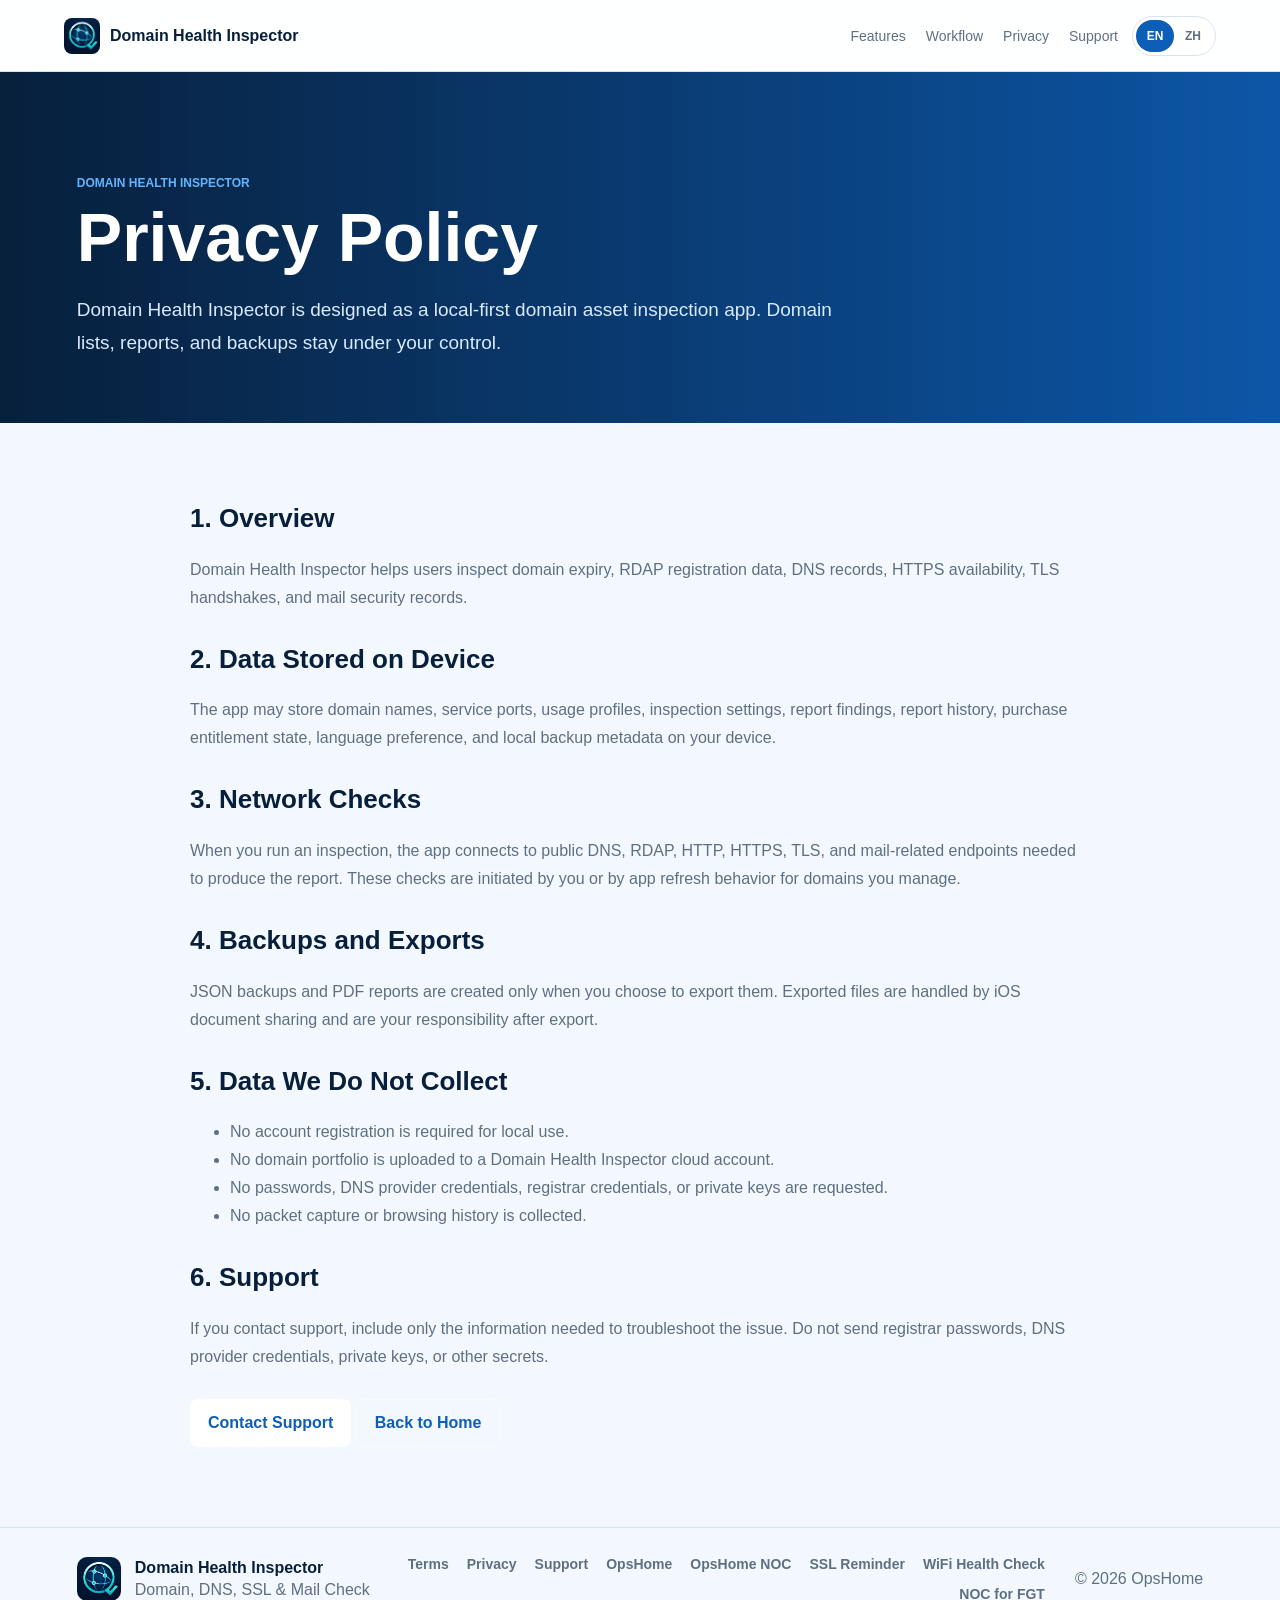
==== docs/privacy/index.html @ cc7ae797 "Add files via upload" ====
﻿<!DOCTYPE html>

<html lang="en">
<head>
<meta charset="utf-8"/>
<meta content="width=device-width, initial-scale=1" name="viewport"/>
<title>Privacy Policy - Domain Health Inspector</title>
<meta content="Privacy Policy for Domain Health Inspector, a local-first domain, DNS, HTTPS, TLS, and mail security inspection app." name="description"/><link href="https://domain.opshome.run/privacy/" rel="canonical"/><meta content="noindex,follow" name="robots"/>
<meta content="website" property="og:type"/><meta content="https://domain.opshome.run/privacy/" property="og:url"/>
<meta content="Privacy Policy - Domain Health Inspector" property="og:title"/>
<meta content="Learn how Domain Health Inspector handles local domain assets, inspection reports, backups, and support requests." property="og:description"/>
<meta content="../assets/images/og.png" property="og:image"/>
<meta content="summary_large_image" name="twitter:card"/>
<meta content="../assets/images/og.png" name="twitter:image"/>
<link href="../favicon.ico" rel="icon" sizes="any"/>
<link href="../assets/images/favicon-32.png" rel="icon" sizes="32x32" type="image/png"/>
<link href="../assets/images/favicon-16.png" rel="icon" sizes="16x16" type="image/png"/>
<link href="../assets/images/apple-touch-icon.png" rel="apple-touch-icon"/>
<link href="../site.webmanifest" rel="manifest"/>
<link href="../styles.css" rel="stylesheet"/>
<script type="application/ld+json">
  {
    "@context": "https://schema.org",
    "@type": "BreadcrumbList",
    "itemListElement": [
      {
        "@type": "ListItem",
        "position": 1,
        "name": "Home",
        "item": "https://domain.opshome.run/"
      },
      {
        "@type": "ListItem",
        "position": 2,
        "name": "Privacy Policy",
        "item": "https://domain.opshome.run/privacy/"
      }
    ]
  }
  </script>
</head>
<body>
<header class="site-header">
<a aria-label="Domain Health Inspector home" class="brand" href="/">
<img alt="Domain Health Inspector logo" src="../assets/images/app-logo.png"/>
<span>Domain Health Inspector</span>
</a>
<div class="header-actions">
<nav aria-label="Primary">
<a href="/#features">Features</a>
<a href="/#workflow">Workflow</a>
<a href="/privacy/">Privacy</a>
<a href="/support/">Support</a>
</nav>
<div aria-label="Language" class="language-menu">
<a aria-current="page" class="language-option is-active" href="/privacy/">EN</a>
<a class="language-option" href="/zh-cn/privacy/" lang="zh-CN">ZH</a>
</div>
</div>
</header>
<main>
<section class="page-hero">
<p class="eyebrow">Domain Health Inspector</p>
<h1>Privacy Policy</h1>
<p class="page-lead">Domain Health Inspector is designed as a local-first domain asset inspection app. Domain lists, reports, and backups stay under your control.</p>
</section>
<section class="page-content">
<h2>1. Overview</h2>
<p>Domain Health Inspector helps users inspect domain expiry, RDAP registration data, DNS records, HTTPS availability, TLS handshakes, and mail security records.</p>
<h2>2. Data Stored on Device</h2>
<p>The app may store domain names, service ports, usage profiles, inspection settings, report findings, report history, purchase entitlement state, language preference, and local backup metadata on your device.</p>
<h2>3. Network Checks</h2>
<p>When you run an inspection, the app connects to public DNS, RDAP, HTTP, HTTPS, TLS, and mail-related endpoints needed to produce the report. These checks are initiated by you or by app refresh behavior for domains you manage.</p>
<h2>4. Backups and Exports</h2>
<p>JSON backups and PDF reports are created only when you choose to export them. Exported files are handled by iOS document sharing and are your responsibility after export.</p>
<h2>5. Data We Do Not Collect</h2>
<ul>
<li>No account registration is required for local use.</li>
<li>No domain portfolio is uploaded to a Domain Health Inspector cloud account.</li>
<li>No passwords, DNS provider credentials, registrar credentials, or private keys are requested.</li>
<li>No packet capture or browsing history is collected.</li>
</ul>
<h2>6. Support</h2>
<p>If you contact support, include only the information needed to troubleshoot the issue. Do not send registrar passwords, DNS provider credentials, private keys, or other secrets.</p>
<div class="cta-row">
<a class="primary-button" href="/support/">Contact Support</a>
<a class="secondary-button" href="/">Back to Home</a>
</div>
</section>
</main>
<footer>
<div class="footer-brandline"><img alt="Domain Health Inspector logo" decoding="async" height="44" loading="lazy" src="../assets/images/app-logo.png" width="44"/><div><strong>Domain Health Inspector</strong><span>Domain, DNS, SSL &amp; Mail Check</span></div></div>
<nav aria-label="Footer" class="footer-links">
<a href="/terms/">Terms</a>
<a href="/privacy/">Privacy</a>
<a href="/support/">Support</a>
<a href="https://opshome.run/" rel="noopener" target="_blank">OpsHome</a>
<a href="https://app.opshome.run" rel="noopener" target="_blank">OpsHome NOC</a>
<a href="https://ssl.opshome.run/" rel="noopener" target="_blank">SSL Reminder</a>
<a href="https://wifi.opshome.run/" rel="noopener" target="_blank">WiFi Health Check</a>
<a href="https://fgt.opshome.run/" rel="noopener" target="_blank">NOC for FGT</a>
</nav>
<div class="copyright">© 2026 OpsHome</div>
</footer>
</body>
</html>
---- docs/styles.css ----
:root {
  color-scheme: light;
  --blue-950: #071f3b;
  --blue-900: #0a2c52;
  --blue-700: #0d5eb7;
  --blue-600: #1677d2;
  --blue-100: #e6f2ff;
  --blue-050: #f3f8ff;
  --ink: #102033;
  --muted: #5f6f82;
  --line: #d7e3f0;
  --surface: #ffffff;
  --soft: #f6f9fc;
  --green: #16805b;
  --amber: #b56800;
}

* {
  box-sizing: border-box;
}

html {
  scroll-behavior: smooth;
}

body {
  margin: 0;
  font-family: -apple-system, BlinkMacSystemFont, "Segoe UI", sans-serif;
  color: var(--ink);
  background: var(--blue-050);
  letter-spacing: 0;
}

a {
  color: inherit;
  text-decoration: none;
}

.site-header {
  position: sticky;
  top: 0;
  z-index: 10;
  display: flex;
  align-items: center;
  justify-content: space-between;
  gap: 24px;
  min-height: 72px;
  padding: 14px clamp(20px, 5vw, 72px);
  background: rgba(255, 255, 255, 0.88);
  border-bottom: 1px solid var(--line);
  backdrop-filter: blur(18px);
}

.brand {
  display: inline-flex;
  align-items: center;
  gap: 10px;
  font-weight: 800;
  color: var(--blue-950);
}

.brand img {
  width: 36px;
  height: 36px;
  border-radius: 8px;
}

nav {
  display: flex;
  align-items: center;
  gap: 20px;
  font-size: 14px;
  color: var(--muted);
}

.header-actions {
  display: flex;
  align-items: center;
  gap: 14px;
}

nav a {
  white-space: nowrap;
}

.nav-action {
  padding: 10px 14px;
  border-radius: 8px;
  color: #fff;
  background: var(--blue-700);
  font-weight: 700;
}

.language-menu {
  display: inline-flex;
  align-items: center;
  padding: 3px;
  border: 1px solid var(--line);
  border-radius: 999px;
  background: #fff;
}

.language-option {
  display: inline-grid;
  place-items: center;
  min-width: 38px;
  min-height: 32px;
  padding: 0 10px;
  border: 0;
  border-radius: 999px;
  color: var(--muted);
  background: transparent;
  font: inherit;
  font-size: 12px;
  font-weight: 900;
  cursor: pointer;
}

.language-option:hover {
  color: var(--blue-700);
}

.language-option.is-active {
  color: #fff;
  background: var(--blue-700);
}

.hero {
  position: relative;
  min-height: 0;
  display: grid;
  align-items: center;
  overflow: hidden;
  padding: clamp(52px, 7vw, 92px) clamp(20px, 6vw, 92px) clamp(76px, 9vw, 120px);
  color: #fff;
  background:
    radial-gradient(circle at 72% 28%, rgba(98, 180, 255, 0.34), transparent 34%),
    linear-gradient(135deg, rgba(7, 31, 59, 0.98) 0%, rgba(10, 44, 82, 0.94) 52%, rgba(13, 94, 183, 0.84) 100%),
    #0a2c52;
}

.hero-content {
  position: relative;
  width: min(680px, 100%);
}

.hero-layout {
  position: relative;
  z-index: 1;
  display: grid;
  grid-template-columns: minmax(0, 0.95fr) minmax(300px, 430px);
  align-items: center;
  gap: clamp(28px, 5vw, 72px);
  width: min(1180px, 100%);
  margin: 0 auto;
}

.hero-phone {
  justify-self: end;
  margin: 0;
  padding: 0;
  border: 0;
  border-radius: 0;
  background: transparent;
  box-shadow: none;
  backdrop-filter: none;
}

.hero-phone img {
  display: block;
  width: min(390px, 32vw);
  min-width: 280px;
  border-radius: 0;
  filter: drop-shadow(0 30px 56px rgba(0, 0, 0, 0.34));
}

.eyebrow {
  margin: 0 0 12px;
  color: #62b4ff;
  font-size: 12px;
  font-weight: 800;
  letter-spacing: 0;
  text-transform: uppercase;
}

.hero h1 {
  margin: 0;
  max-width: 700px;
  font-size: clamp(42px, 5.6vw, 70px);
  line-height: 1.06;
  letter-spacing: 0;
}

.hero-copy {
  margin: 24px 0 0;
  max-width: 620px;
  color: #d9eaff;
  font-size: 18px;
  line-height: 1.75;
}

.hero-actions {
  display: flex;
  flex-wrap: wrap;
  gap: 12px;
  margin-top: 34px;
}

.primary-button,
.secondary-button {
  display: inline-flex;
  align-items: center;
  justify-content: center;
  min-height: 48px;
  padding: 0 18px;
  border-radius: 8px;
  font-weight: 800;
}

.primary-button {
  color: var(--blue-950);
  background: #fff;
}

.secondary-button {
  color: #fff;
  border: 1px solid rgba(255, 255, 255, 0.48);
}

.metrics {
  position: relative;
  z-index: 2;
  display: grid;
  grid-template-columns: repeat(4, 1fr);
  gap: 1px;
  width: min(1120px, calc(100% - 40px));
  margin: -44px auto 0;
  background: var(--line);
  border: 1px solid var(--line);
  border-radius: 8px;
  overflow: hidden;
  box-shadow: 0 20px 60px rgba(7, 31, 59, 0.12);
}

.metrics div {
  min-height: 118px;
  display: grid;
  align-content: center;
  gap: 8px;
  padding: 24px clamp(18px, 3vw, 34px);
  background: rgba(255, 255, 255, 0.92);
}

.metrics strong {
  color: var(--blue-700);
  font-size: 30px;
}

.metrics span {
  color: var(--muted);
  line-height: 1.5;
}

.section,
.split-section {
  padding: clamp(64px, 9vw, 112px) clamp(20px, 6vw, 92px);
}

.section {
  background: var(--blue-050);
}

.section-head {
  max-width: 760px;
  margin-bottom: 34px;
}

.section h2,
.split-section h2 {
  margin: 0;
  color: var(--blue-950);
  font-size: clamp(30px, 4vw, 48px);
  line-height: 1.16;
}

.section-head p,
.split-section p {
  color: var(--muted);
  font-size: 17px;
  line-height: 1.75;
}

.feature-grid {
  display: grid;
  grid-template-columns: repeat(4, 1fr);
  gap: 16px;
}

.feature-grid article {
  min-height: 260px;
  padding: 24px;
  border: 1px solid var(--line);
  border-radius: 8px;
  background:
    linear-gradient(180deg, rgba(255, 255, 255, 0.98), rgba(243, 248, 255, 0.94)),
    var(--surface);
  box-shadow: 0 16px 40px rgba(7, 31, 59, 0.06);
}

.icon {
  display: inline-flex;
  margin-bottom: 32px;
  color: var(--blue-700);
  font-weight: 900;
}

.feature-grid h3 {
  margin: 0 0 10px;
  color: var(--blue-950);
  font-size: 20px;
}

.feature-grid p {
  margin: 0;
  color: var(--muted);
  line-height: 1.7;
}

.split-section {
  display: grid;
  grid-template-columns: minmax(0, 0.9fr) minmax(320px, 1.1fr);
  gap: clamp(28px, 6vw, 80px);
  background:
    linear-gradient(135deg, rgba(230, 242, 255, 0.92), rgba(246, 249, 252, 0.98));
}

.steps {
  margin: 0;
  padding: 0;
  list-style: none;
  counter-reset: step;
}

.steps li {
  display: grid;
  grid-template-columns: 48px 1fr;
  column-gap: 18px;
  row-gap: 6px;
  padding: 22px 0;
  border-bottom: 1px solid var(--line);
  counter-increment: step;
}

.steps li::before {
  content: counter(step, decimal-leading-zero);
  display: grid;
  place-items: center;
  width: 48px;
  height: 48px;
  border-radius: 8px;
  color: #fff;
  background: var(--blue-700);
  font-weight: 900;
}

.steps span {
  display: block;
  grid-column: 2;
  color: var(--blue-950);
  font-size: 18px;
  font-weight: 800;
}

.steps p {
  grid-column: 2;
  margin: 6px 0 0;
}

.noc-promo {
  display: flex;
  align-items: center;
  justify-content: space-between;
  gap: 28px;
  padding: clamp(42px, 6vw, 72px) clamp(20px, 6vw, 92px);
  color: #fff;
  background:
    radial-gradient(circle at 92% 20%, rgba(98, 180, 255, 0.26), transparent 30%),
    linear-gradient(135deg, var(--blue-900), var(--blue-700));
}

.noc-promo div {
  max-width: 760px;
}

.noc-promo h2 {
  margin: 0;
  font-size: clamp(30px, 4vw, 48px);
  line-height: 1.14;
}

.noc-promo p:last-child {
  margin: 16px 0 0;
  color: #d9eaff;
  font-size: 17px;
  line-height: 1.7;
}

.promo-link {
  display: inline-flex;
  align-items: center;
  justify-content: center;
  min-height: 48px;
  padding: 0 18px;
  border-radius: 8px;
  color: var(--blue-950);
  background: #fff;
  font-weight: 900;
  white-space: nowrap;
}

.blue-band {
  color: #fff;
  background: var(--blue-950);
}

.blue-band h2,
.blue-band .section-head p {
  color: #fff;
}

.privacy-grid {
  display: grid;
  grid-template-columns: repeat(3, 1fr);
  gap: 14px;
}

.privacy-grid div {
  min-height: 150px;
  padding: 22px;
  border: 1px solid rgba(255, 255, 255, 0.18);
  border-radius: 8px;
  background: rgba(255, 255, 255, 0.08);
}

.privacy-grid strong,
.privacy-grid span {
  display: block;
}

.privacy-grid strong {
  margin-bottom: 10px;
  font-size: 18px;
}

.privacy-grid span {
  color: #d9eaff;
  line-height: 1.7;
}

.page-hero {
  padding: clamp(58px, 9vw, 104px) clamp(20px, 6vw, 92px) clamp(34px, 6vw, 64px);
  color: #fff;
  background:
    linear-gradient(90deg, rgba(7, 31, 59, 0.96), rgba(13, 94, 183, 0.84)),
    var(--blue-900);
}

.page-hero h1 {
  margin: 0;
  max-width: 820px;
  font-size: clamp(40px, 6vw, 68px);
  line-height: 1.04;
}

.page-lead {
  max-width: 760px;
  margin: 20px 0 0;
  color: #d9eaff;
  font-size: 19px;
  line-height: 1.75;
}

.page-content {
  width: min(900px, calc(100% - 40px));
  margin: 0 auto;
  padding: clamp(42px, 7vw, 80px) 0;
}

.page-content h2 {
  margin-top: 32px;
  color: var(--blue-950);
  font-size: 26px;
}

.page-content h2:first-child {
  margin-top: 0;
}

.page-content p,
.page-content li {
  color: var(--muted);
  font-size: 16px;
  line-height: 1.75;
}

.page-content a {
  color: var(--blue-700);
  font-weight: 800;
}

.page-content .cta-row {
  margin-top: 28px;
}

footer {
  display: grid;
  grid-template-columns: minmax(260px, max-content) minmax(0, 1fr) max-content;
  align-items: center;
  gap: 30px;
  padding: 28px clamp(20px, 6vw, 92px);
  border-top: 1px solid var(--line);
  background: var(--blue-050);
  color: var(--muted);
}

.footer-brandline {
  display: flex;
  align-items: center;
  gap: 14px;
  min-width: 260px;
}

.footer-brandline img {
  width: 44px;
  height: 44px;
  flex: 0 0 44px;
  border-radius: 10px;
}

.footer-brandline div {
  display: grid;
  gap: 4px;
  min-width: 0;
}

footer strong {
  color: var(--blue-950);
}

.footer-brandline span {
  white-space: nowrap;
}

.footer-links {
  display: flex;
  flex-wrap: wrap;
  justify-content: flex-end;
  gap: 14px 18px;
  min-width: 0;
}

.footer-links a {
  color: var(--muted);
  font-size: 14px;
  font-weight: 700;
  white-space: nowrap;
  flex: 0 0 auto;
}

.footer-links a:hover {
  color: var(--blue-700);
}

@media (max-width: 900px) {
  .site-header {
    position: static;
    align-items: flex-start;
    flex-direction: column;
  }

  nav {
    width: 100%;
    overflow-x: auto;
    padding-bottom: 4px;
  }

  .header-actions {
    width: 100%;
    align-items: flex-start;
    justify-content: space-between;
    gap: 12px;
  }

  .metrics,
  .feature-grid,
  .privacy-grid,
  .split-section {
    grid-template-columns: 1fr;
  }

  .noc-promo {
    align-items: flex-start;
    flex-direction: column;
  }

  .hero-layout {
    grid-template-columns: 1fr;
  }

  .hero {
    padding-bottom: 82px;
  }

  .hero-phone {
    justify-self: center;
  }

  .hero-phone img {
    width: min(320px, 74vw);
    min-width: 0;
  }

}

@media (max-width: 560px) {
  .hero h1 {
    font-size: 40px;
  }

  .hero-copy {
    font-size: 16px;
  }

  .hero-actions {
    display: grid;
  }

  .header-actions {
    flex-direction: column-reverse;
  }

  .language-menu {
    align-self: flex-end;
  }

  .primary-button,
  .secondary-button,
  .promo-link {
    width: 100%;
  }

  .steps li {
    grid-template-columns: 1fr;
  }

  .steps span,
  .steps p {
    grid-column: 1;
  }

  footer {
    align-items: flex-start;
    grid-template-columns: 1fr;
  }

  .footer-links {
    justify-content: flex-start;
  }
}
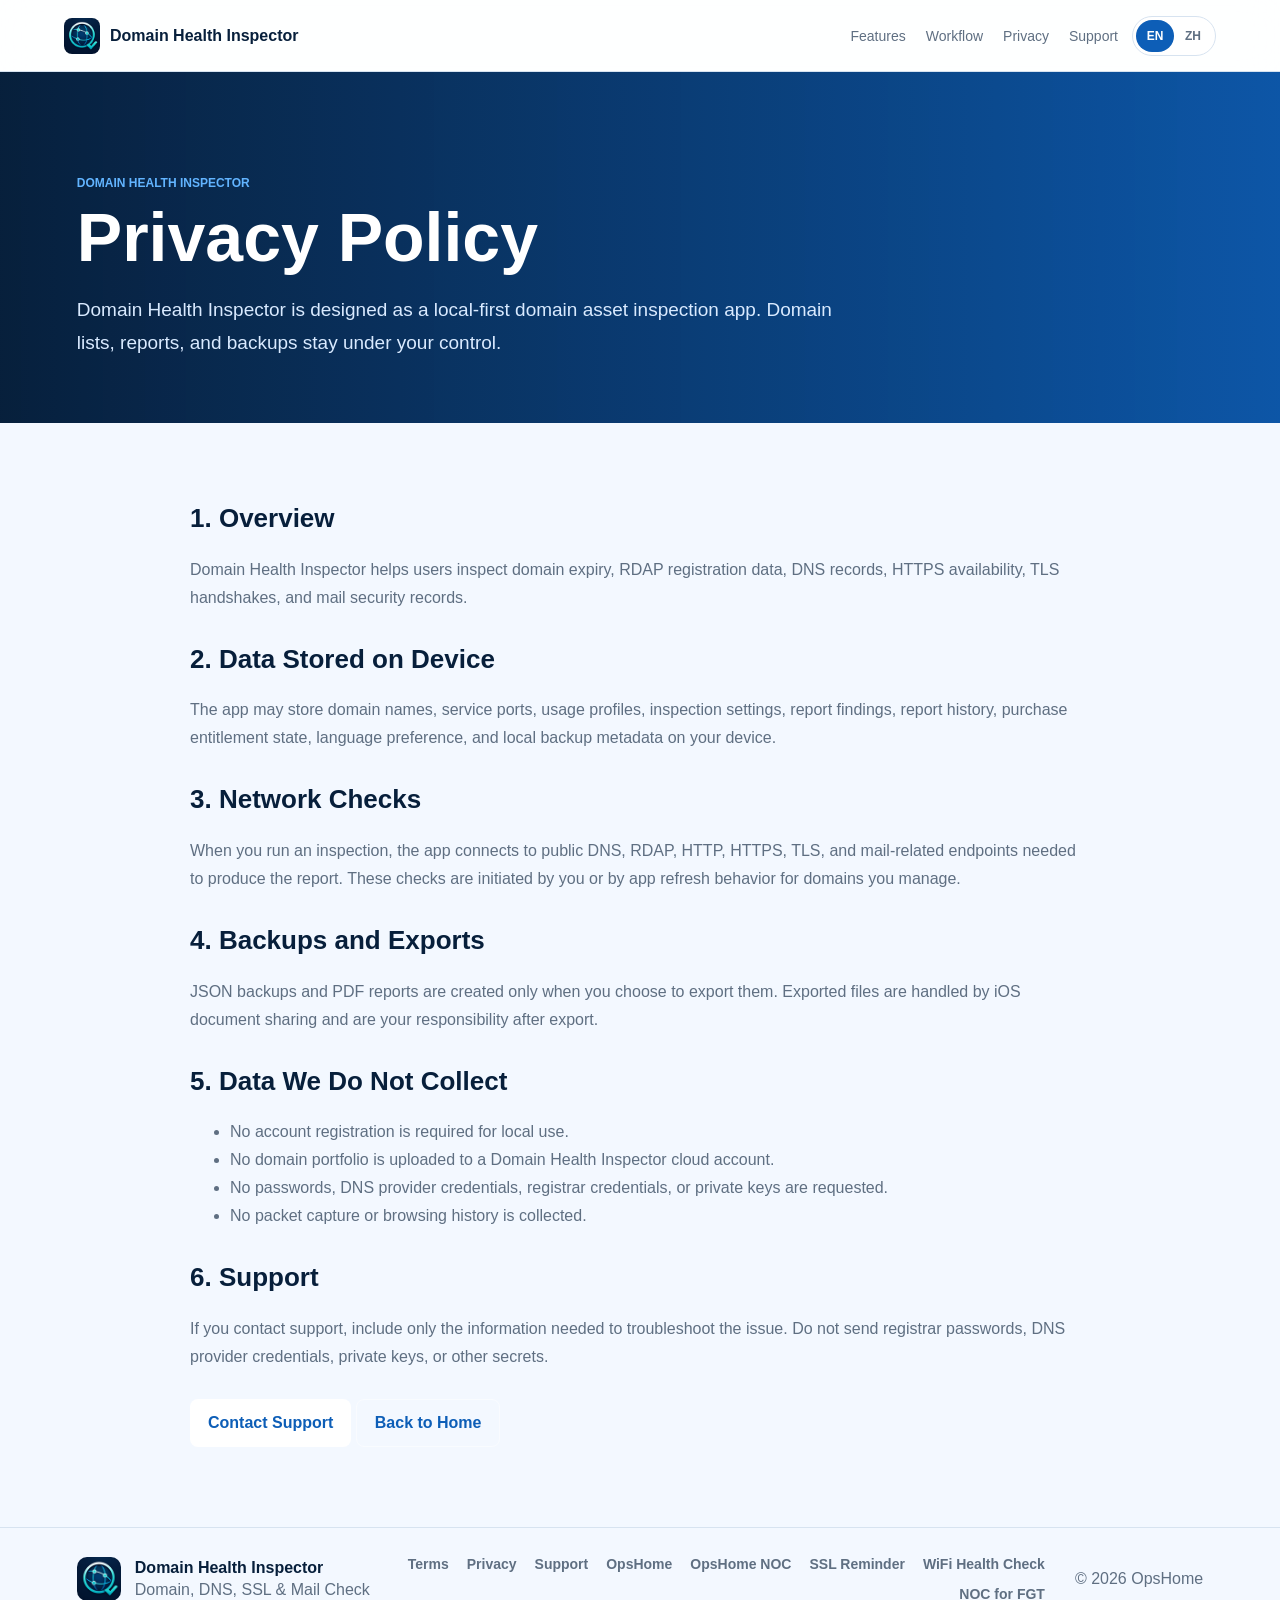
==== commit ff4d5ddb: "Add files via upload" ====
--- a/docs/privacy/index.html
+++ b/docs/privacy/index.html
@@ -1,4 +1,4 @@
-﻿<!DOCTYPE html>
+<!DOCTYPE html>
 
 <html lang="en">
 <head>
@@ -9,15 +9,15 @@
 <meta content="website" property="og:type"/><meta content="https://domain.opshome.run/privacy/" property="og:url"/>
 <meta content="Privacy Policy - Domain Health Inspector" property="og:title"/>
 <meta content="Learn how Domain Health Inspector handles local domain assets, inspection reports, backups, and support requests." property="og:description"/>
-<meta content="../assets/images/og.png" property="og:image"/>
+<meta content="../assets/images/og.jpg" property="og:image"/>
 <meta content="summary_large_image" name="twitter:card"/>
-<meta content="../assets/images/og.png" name="twitter:image"/>
+<meta content="../assets/images/og.jpg" name="twitter:image"/>
 <link href="../favicon.ico" rel="icon" sizes="any"/>
 <link href="../assets/images/favicon-32.png" rel="icon" sizes="32x32" type="image/png"/>
 <link href="../assets/images/favicon-16.png" rel="icon" sizes="16x16" type="image/png"/>
 <link href="../assets/images/apple-touch-icon.png" rel="apple-touch-icon"/>
 <link href="../site.webmanifest" rel="manifest"/>
-<link href="../styles.css" rel="stylesheet"/>
+<link href="../styles.css?v=20260813-pagespeed" rel="stylesheet"/>
 <script type="application/ld+json">
   {
     "@context": "https://schema.org",
@@ -42,7 +42,7 @@
 <body>
 <header class="site-header">
 <a aria-label="Domain Health Inspector home" class="brand" href="/">
-<img alt="Domain Health Inspector logo" src="../assets/images/app-logo.png"/>
+<img alt="Domain Health Inspector logo" decoding="async" height="36" src="../assets/images/app-logo-96.webp" width="36"/>
 <span>Domain Health Inspector</span>
 </a>
 <div class="header-actions">
@@ -89,7 +89,7 @@
 </section>
 </main>
 <footer>
-<div class="footer-brandline"><img alt="Domain Health Inspector logo" decoding="async" height="44" loading="lazy" src="../assets/images/app-logo.png" width="44"/><div><strong>Domain Health Inspector</strong><span>Domain, DNS, SSL &amp; Mail Check</span></div></div>
+<div class="footer-brandline"><img alt="Domain Health Inspector logo" decoding="async" height="44" loading="lazy" src="../assets/images/app-logo-96.webp" width="44"/><div><strong>Domain Health Inspector</strong><span>Domain, DNS, SSL &amp; Mail Check</span></div></div>
 <nav aria-label="Footer" class="footer-links">
 <a href="/terms/">Terms</a>
 <a href="/privacy/">Privacy</a>
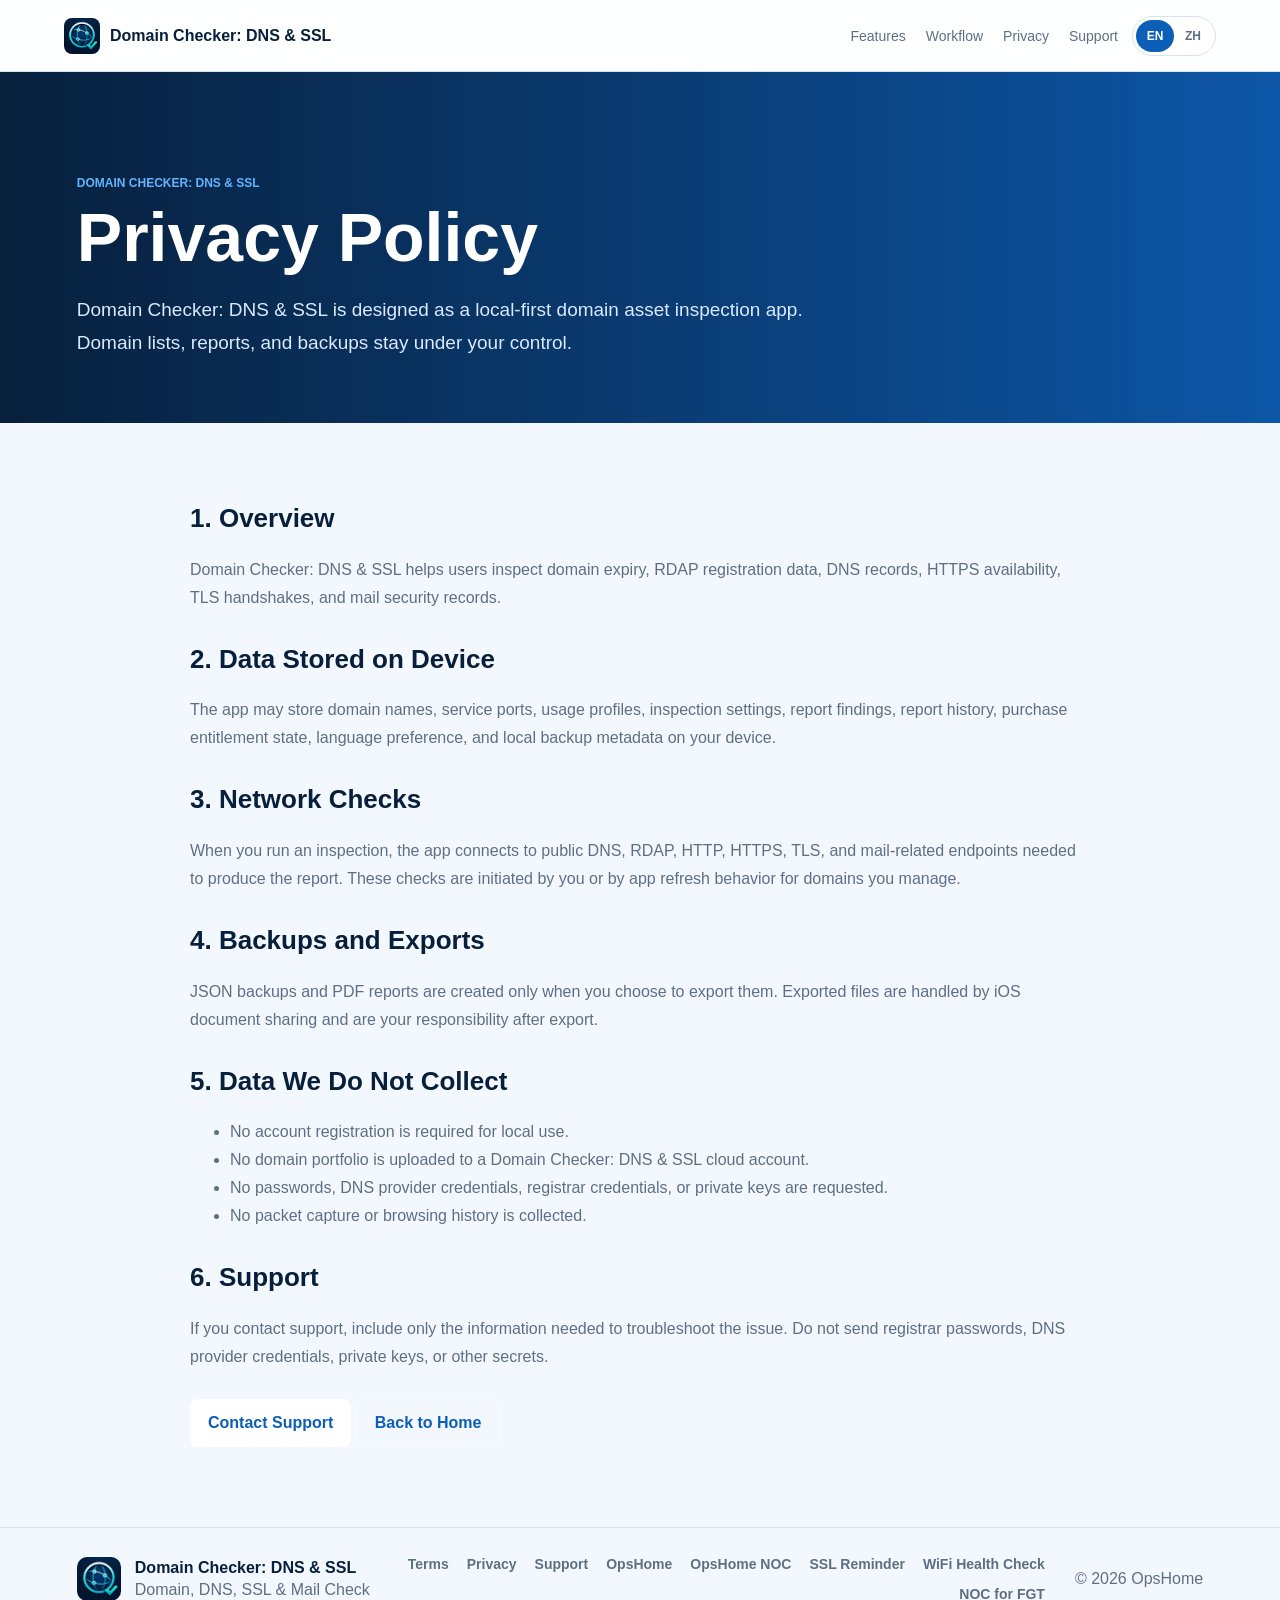
==== commit 25f4864c: "Add files via upload" ====
--- a/docs/privacy/index.html
+++ b/docs/privacy/index.html
@@ -4,11 +4,11 @@
 <head>
 <meta charset="utf-8"/>
 <meta content="width=device-width, initial-scale=1" name="viewport"/>
-<title>Privacy Policy - Domain Health Inspector</title>
-<meta content="Privacy Policy for Domain Health Inspector, a local-first domain, DNS, HTTPS, TLS, and mail security inspection app." name="description"/><link href="https://domain.opshome.run/privacy/" rel="canonical"/><meta content="noindex,follow" name="robots"/>
+<title>Privacy Policy - Domain Checker: DNS & SSL</title>
+<meta content="Privacy Policy for Domain Checker: DNS & SSL, a local-first domain, DNS, HTTPS, TLS, and mail security inspection app." name="description"/><link href="https://domain.opshome.run/privacy/" rel="canonical"/><meta content="noindex,follow" name="robots"/>
 <meta content="website" property="og:type"/><meta content="https://domain.opshome.run/privacy/" property="og:url"/>
-<meta content="Privacy Policy - Domain Health Inspector" property="og:title"/>
-<meta content="Learn how Domain Health Inspector handles local domain assets, inspection reports, backups, and support requests." property="og:description"/>
+<meta content="Privacy Policy - Domain Checker: DNS & SSL" property="og:title"/>
+<meta content="Learn how Domain Checker: DNS & SSL handles local domain assets, inspection reports, backups, and support requests." property="og:description"/>
 <meta content="../assets/images/og.jpg" property="og:image"/>
 <meta content="summary_large_image" name="twitter:card"/>
 <meta content="../assets/images/og.jpg" name="twitter:image"/>
@@ -17,7 +17,7 @@
 <link href="../assets/images/favicon-16.png" rel="icon" sizes="16x16" type="image/png"/>
 <link href="../assets/images/apple-touch-icon.png" rel="apple-touch-icon"/>
 <link href="../site.webmanifest" rel="manifest"/>
-<link href="../styles.css?v=20260813-pagespeed" rel="stylesheet"/>
+<link href="../styles.css?v=20260824-v2-optimization-2" rel="stylesheet"/>
 <script type="application/ld+json">
   {
     "@context": "https://schema.org",
@@ -41,9 +41,9 @@
 </head>
 <body>
 <header class="site-header">
-<a aria-label="Domain Health Inspector home" class="brand" href="/">
-<img alt="Domain Health Inspector logo" decoding="async" height="36" src="../assets/images/app-logo-96.webp" width="36"/>
-<span>Domain Health Inspector</span>
+<a aria-label="Domain Checker: DNS & SSL home" class="brand" href="/">
+<img alt="Domain Checker: DNS & SSL logo" decoding="async" height="36" src="../assets/images/app-logo-96.webp" width="36"/>
+<span>Domain Checker: DNS & SSL</span>
 </a>
 <div class="header-actions">
 <nav aria-label="Primary">
@@ -60,13 +60,13 @@
 </header>
 <main>
 <section class="page-hero">
-<p class="eyebrow">Domain Health Inspector</p>
+<p class="eyebrow">Domain Checker: DNS & SSL</p>
 <h1>Privacy Policy</h1>
-<p class="page-lead">Domain Health Inspector is designed as a local-first domain asset inspection app. Domain lists, reports, and backups stay under your control.</p>
+<p class="page-lead">Domain Checker: DNS & SSL is designed as a local-first domain asset inspection app. Domain lists, reports, and backups stay under your control.</p>
 </section>
 <section class="page-content">
 <h2>1. Overview</h2>
-<p>Domain Health Inspector helps users inspect domain expiry, RDAP registration data, DNS records, HTTPS availability, TLS handshakes, and mail security records.</p>
+<p>Domain Checker: DNS & SSL helps users inspect domain expiry, RDAP registration data, DNS records, HTTPS availability, TLS handshakes, and mail security records.</p>
 <h2>2. Data Stored on Device</h2>
 <p>The app may store domain names, service ports, usage profiles, inspection settings, report findings, report history, purchase entitlement state, language preference, and local backup metadata on your device.</p>
 <h2>3. Network Checks</h2>
@@ -76,7 +76,7 @@
 <h2>5. Data We Do Not Collect</h2>
 <ul>
 <li>No account registration is required for local use.</li>
-<li>No domain portfolio is uploaded to a Domain Health Inspector cloud account.</li>
+<li>No domain portfolio is uploaded to a Domain Checker: DNS & SSL cloud account.</li>
 <li>No passwords, DNS provider credentials, registrar credentials, or private keys are requested.</li>
 <li>No packet capture or browsing history is collected.</li>
 </ul>
@@ -89,7 +89,7 @@
 </section>
 </main>
 <footer>
-<div class="footer-brandline"><img alt="Domain Health Inspector logo" decoding="async" height="44" loading="lazy" src="../assets/images/app-logo-96.webp" width="44"/><div><strong>Domain Health Inspector</strong><span>Domain, DNS, SSL &amp; Mail Check</span></div></div>
+<div class="footer-brandline"><img alt="Domain Checker: DNS & SSL logo" decoding="async" height="44" loading="lazy" src="../assets/images/app-logo-96.webp" width="44"/><div><strong>Domain Checker: DNS & SSL</strong><span>Domain, DNS, SSL &amp; Mail Check</span></div></div>
 <nav aria-label="Footer" class="footer-links">
 <a href="/terms/">Terms</a>
 <a href="/privacy/">Privacy</a>
--- a/docs/styles.css
+++ b/docs/styles.css
@@ -148,7 +148,7 @@
   position: relative;
   z-index: 1;
   display: grid;
-  grid-template-columns: minmax(0, 0.95fr) minmax(300px, 430px);
+  grid-template-columns: minmax(0, 1fr) minmax(280px, 390px);
   align-items: center;
   gap: clamp(28px, 5vw, 72px);
   width: min(1180px, 100%);
@@ -168,10 +168,34 @@
 
 .hero-phone img {
   display: block;
-  width: min(390px, 32vw);
-  min-width: 280px;
+  width: min(300px, 24vw);
+  min-width: 240px;
+  height: auto;
+  max-height: 680px;
+  object-fit: contain;
   border-radius: 0;
   filter: drop-shadow(0 30px 56px rgba(0, 0, 0, 0.34));
+}
+
+.hero-capabilities {
+  display: grid;
+  grid-template-columns: repeat(4, minmax(0, 1fr));
+  gap: 8px;
+  width: min(360px, 100%);
+  margin: 18px auto 0;
+  color: #d9eaff;
+  font-size: 12px;
+  font-weight: 900;
+  text-align: center;
+}
+
+.hero-capabilities span {
+  display: inline-grid;
+  min-height: 34px;
+  place-items: center;
+  border: 1px solid rgba(98, 180, 255, 0.34);
+  border-radius: 8px;
+  background: rgba(255, 255, 255, 0.08);
 }
 
 .eyebrow {
@@ -186,7 +210,7 @@
 .hero h1 {
   margin: 0;
   max-width: 700px;
-  font-size: clamp(42px, 5.6vw, 70px);
+  font-size: clamp(34px, 4vw, 50px);
   line-height: 1.06;
   letter-spacing: 0;
 }
@@ -253,7 +277,8 @@
 
 .metrics strong {
   color: var(--blue-700);
-  font-size: 30px;
+  font-size: clamp(22px, 2.4vw, 30px);
+  line-height: 1.1;
 }
 
 .metrics span {
@@ -616,15 +641,20 @@
   }
 
   .hero-phone img {
-    width: min(320px, 74vw);
+    width: min(300px, 72vw);
     min-width: 0;
+    max-height: none;
+  }
+
+  .hero-capabilities {
+    width: min(360px, 100%);
   }
 
 }
 
 @media (max-width: 560px) {
   .hero h1 {
-    font-size: 40px;
+    font-size: 38px;
   }
 
   .hero-copy {
@@ -633,6 +663,10 @@
 
   .hero-actions {
     display: grid;
+  }
+
+  .hero-capabilities {
+    grid-template-columns: repeat(2, minmax(0, 1fr));
   }
 
   .header-actions {
@@ -667,3 +701,49 @@
     justify-content: flex-start;
   }
 }
+
+
+.app-showcase {
+  background: #ffffff;
+}
+
+.showcase-grid {
+  display: grid;
+  grid-template-columns: repeat(2, minmax(0, 1fr));
+  gap: 32px;
+  margin-top: 42px;
+}
+
+.showcase-card {
+  display: grid;
+  grid-template-columns: minmax(160px, 220px) 1fr;
+  align-items: center;
+  gap: 28px;
+  padding: 28px;
+  border: 1px solid var(--line);
+  border-radius: 24px;
+  background: #f7fbff;
+}
+
+.showcase-card img {
+  width: 100%;
+  max-height: 560px;
+  object-fit: contain;
+  filter: drop-shadow(0 20px 32px rgba(0,0,0,.16));
+}
+
+.showcase-card h3 {
+  margin: 0 0 12px;
+  color: var(--blue-950);
+}
+
+.showcase-card p {
+  margin: 0;
+  color: var(--muted);
+  line-height: 1.7;
+}
+
+@media (max-width: 800px) {
+  .showcase-grid { grid-template-columns: 1fr; }
+  .showcase-card { grid-template-columns: 1fr; }
+}
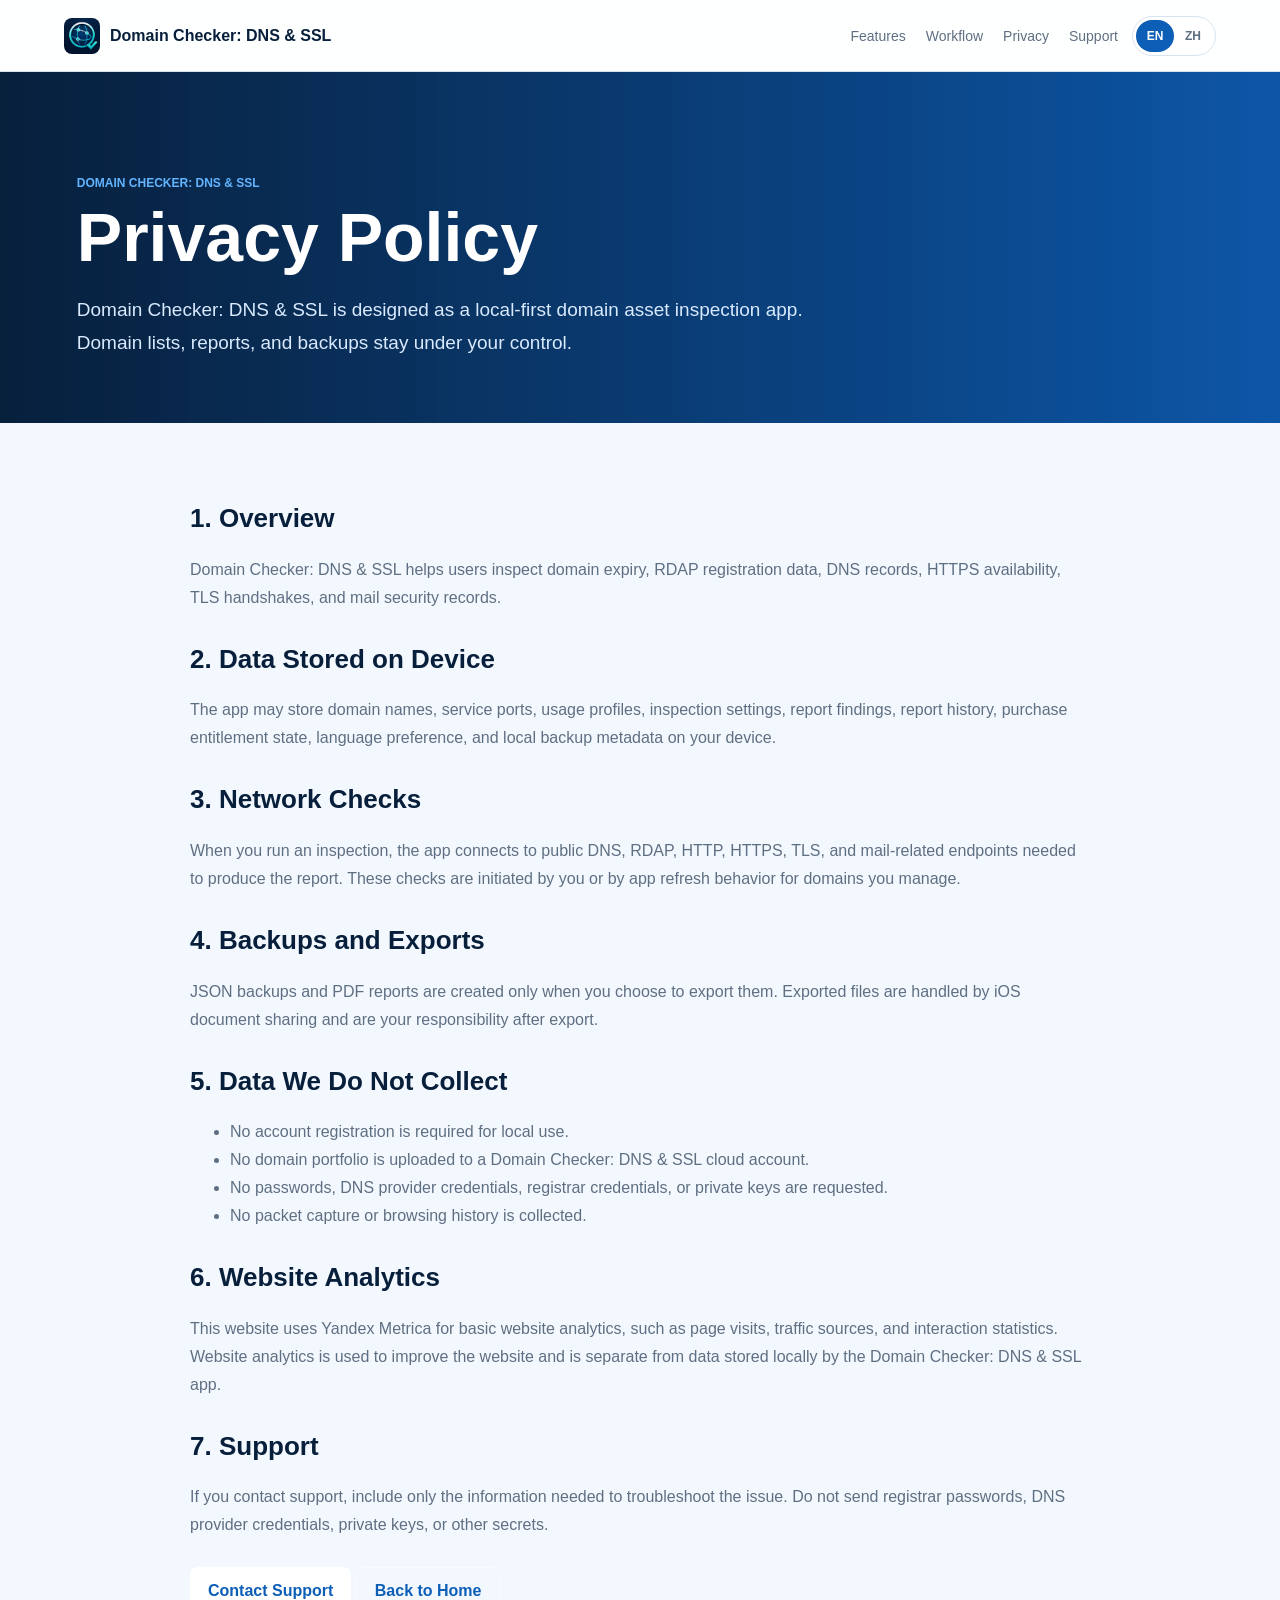
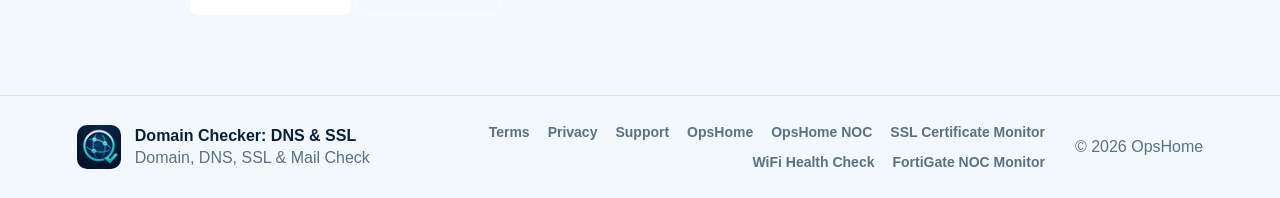
==== commit f47e3f1a: "Add files via upload" ====
--- a/docs/privacy/index.html
+++ b/docs/privacy/index.html
@@ -80,7 +80,9 @@
 <li>No passwords, DNS provider credentials, registrar credentials, or private keys are requested.</li>
 <li>No packet capture or browsing history is collected.</li>
 </ul>
-<h2>6. Support</h2>
+<h2>6. Website Analytics</h2>
+<p>This website uses Yandex Metrica for basic website analytics, such as page visits, traffic sources, and interaction statistics. Website analytics is used to improve the website and is separate from data stored locally by the Domain Checker: DNS &amp; SSL app.</p>
+<h2>7. Support</h2>
 <p>If you contact support, include only the information needed to troubleshoot the issue. Do not send registrar passwords, DNS provider credentials, private keys, or other secrets.</p>
 <div class="cta-row">
 <a class="primary-button" href="/support/">Contact Support</a>
@@ -96,9 +98,9 @@
 <a href="/support/">Support</a>
 <a href="https://opshome.run/" rel="noopener" target="_blank">OpsHome</a>
 <a href="https://app.opshome.run" rel="noopener" target="_blank">OpsHome NOC</a>
-<a href="https://ssl.opshome.run/" rel="noopener" target="_blank">SSL Reminder</a>
+<a href="https://ssl.opshome.run/" rel="noopener" target="_blank">SSL Certificate Monitor</a>
 <a href="https://wifi.opshome.run/" rel="noopener" target="_blank">WiFi Health Check</a>
-<a href="https://fgt.opshome.run/" rel="noopener" target="_blank">NOC for FGT</a>
+<a href="https://fgt.opshome.run/" rel="noopener" target="_blank">FortiGate NOC Monitor</a>
 </nav>
 <div class="copyright">© 2026 OpsHome</div>
 </footer>
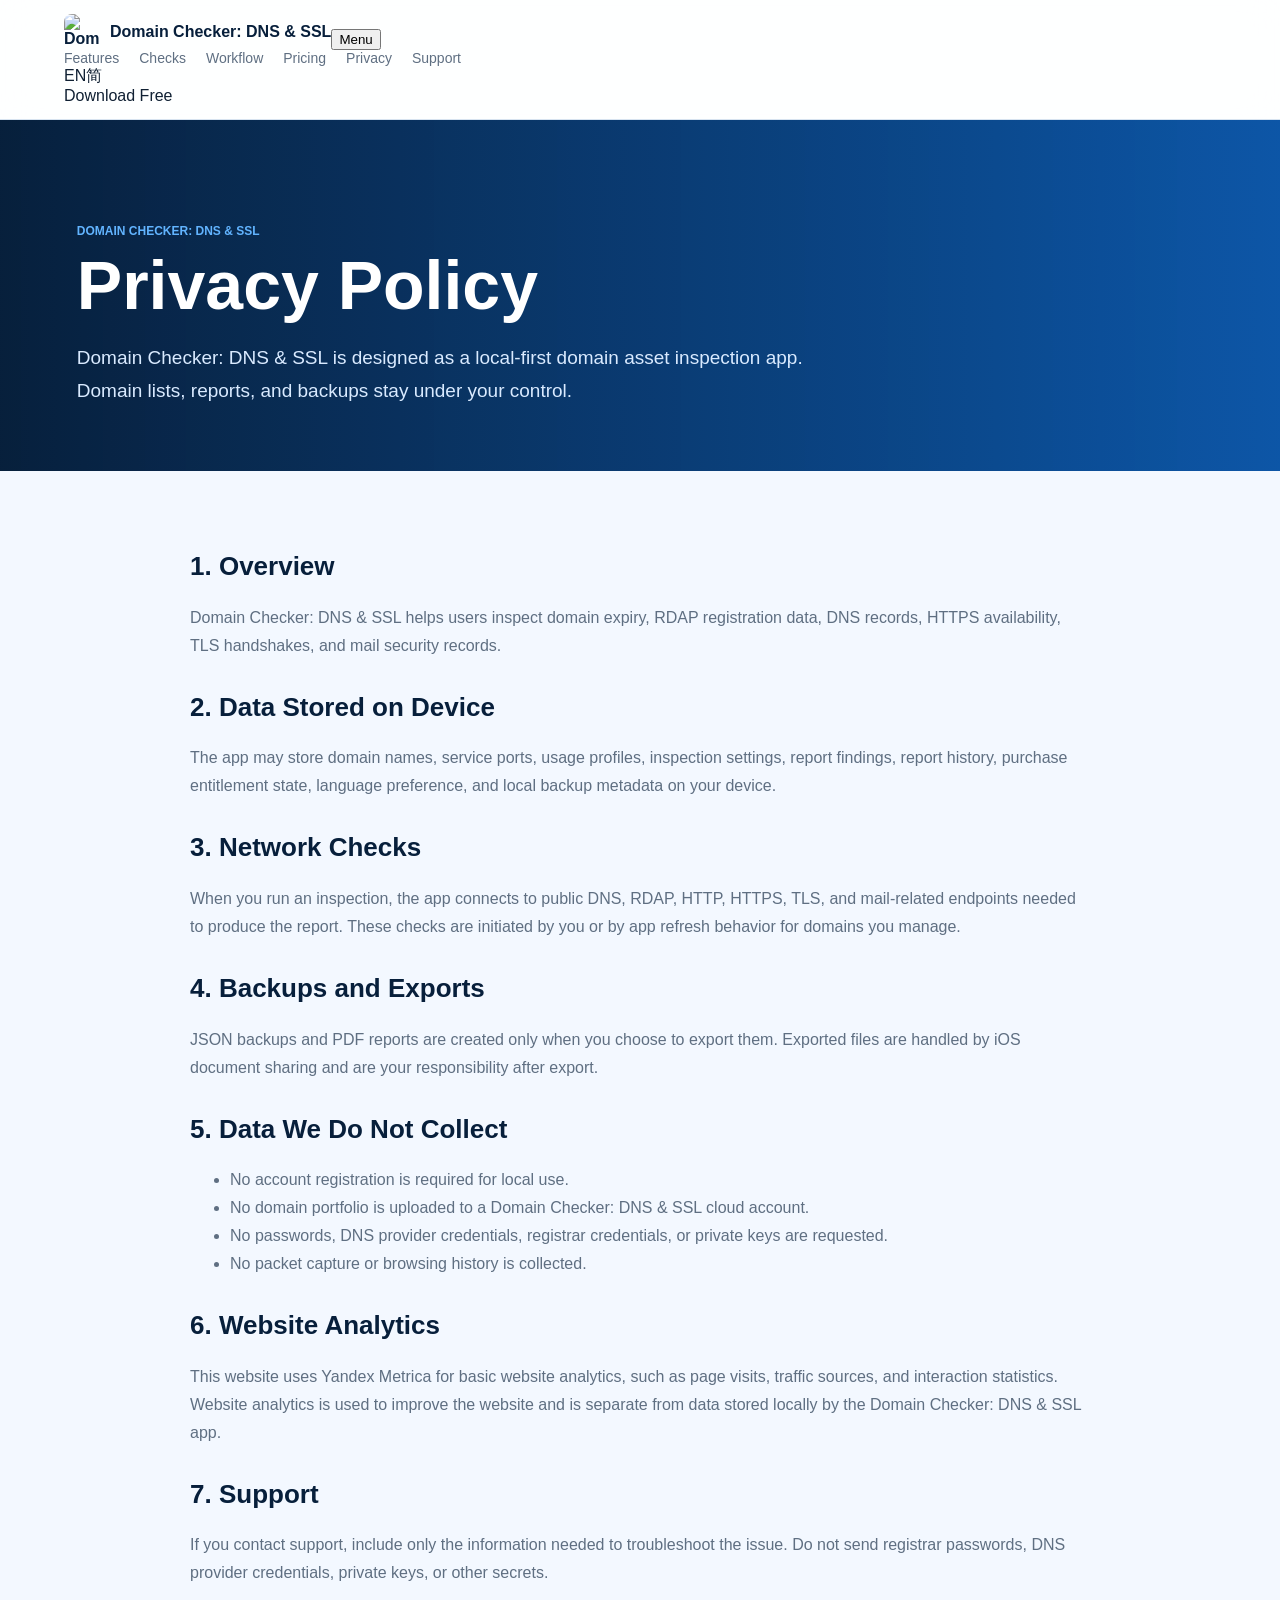
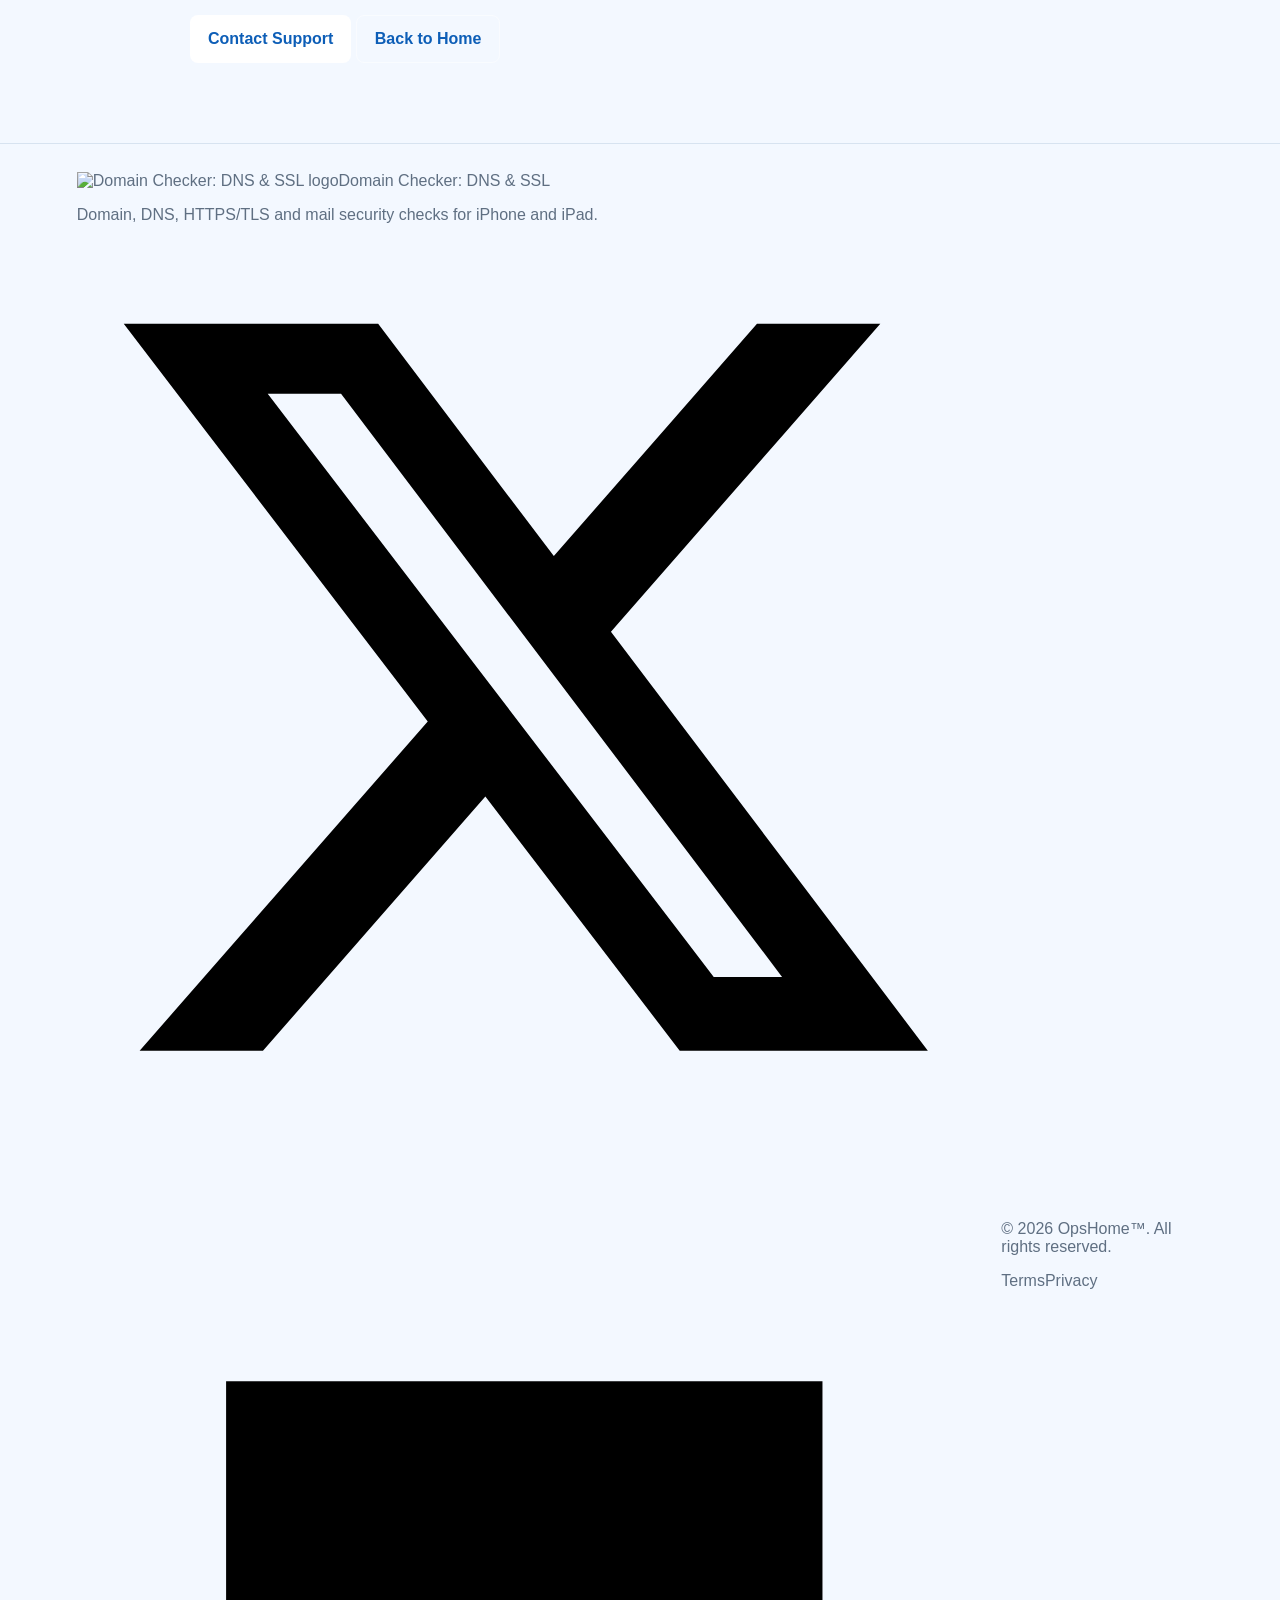
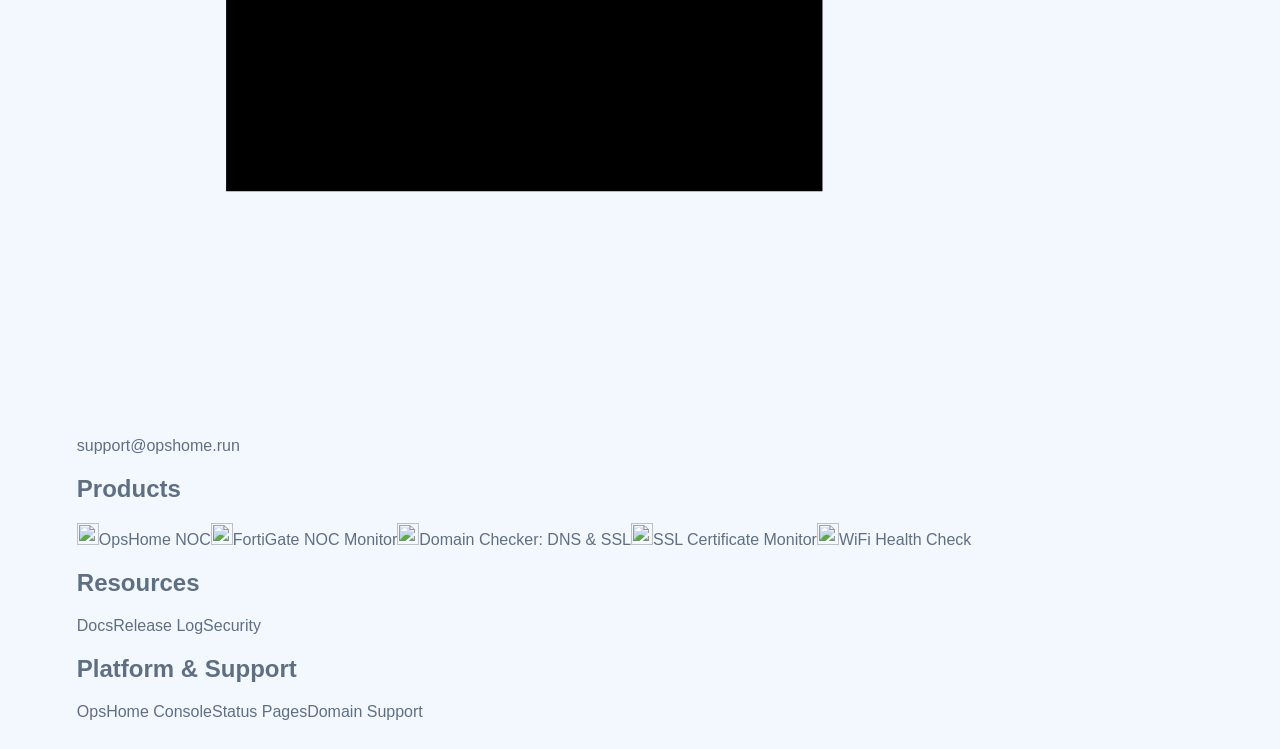
==== commit 3536e92e: "Add files via upload" ====
--- a/docs/privacy/index.html
+++ b/docs/privacy/index.html
@@ -11,6 +11,8 @@
 <meta content="Learn how Domain Checker: DNS & SSL handles local domain assets, inspection reports, backups, and support requests." property="og:description"/>
 <meta content="../assets/images/og.jpg" property="og:image"/>
 <meta content="summary_large_image" name="twitter:card"/>
+<meta content="@opshome_NOC" name="twitter:site"/>
+<meta content="@opshome_NOC" name="twitter:creator"/>
 <meta content="../assets/images/og.jpg" name="twitter:image"/>
 <link href="../favicon.ico" rel="icon" sizes="any"/>
 <link href="../assets/images/favicon-32.png" rel="icon" sizes="32x32" type="image/png"/>
@@ -38,26 +40,10 @@
     ]
   }
   </script>
+<link href="/assets/css/header-footer.css?v=20260918-1" rel="stylesheet"/>
 </head>
 <body>
-<header class="site-header">
-<a aria-label="Domain Checker: DNS & SSL home" class="brand" href="/">
-<img alt="Domain Checker: DNS & SSL logo" decoding="async" height="36" src="../assets/images/app-logo-96.webp" width="36"/>
-<span>Domain Checker: DNS & SSL</span>
-</a>
-<div class="header-actions">
-<nav aria-label="Primary">
-<a href="/#features">Features</a>
-<a href="/#workflow">Workflow</a>
-<a href="/privacy/">Privacy</a>
-<a href="/support/">Support</a>
-</nav>
-<div aria-label="Language" class="language-menu">
-<a aria-current="page" class="language-option is-active" href="/privacy/">EN</a>
-<a class="language-option" href="/zh-cn/privacy/" lang="zh-CN">ZH</a>
-</div>
-</div>
-</header>
+<header class="site-header"><div class="nav"><a aria-label="Domain Checker: DNS &amp; SSL home" class="brand" href="/"><img alt="Domain Checker: DNS &amp; SSL app icon" height="54" src="/assets/images/domain-checker-logo.webp" width="54"/><span>Domain Checker: DNS &amp; SSL</span></a><button aria-expanded="false" aria-label="Menu" class="menu-button" data-menu-button="" type="button">Menu</button><div class="nav-menu" data-nav-menu=""><nav aria-label="Primary navigation" class="nav-links"><a href="/#features">Features</a><a href="/#checks">Checks</a><a href="/#workflow">Workflow</a><a href="/#pricing">Pricing</a><a href="/privacy/" aria-current="page">Privacy</a><a href="/support/">Support</a></nav><div aria-label="Language" class="lang"><a class="active" href="/privacy/" lang="en">EN</a><a href="/zh-cn/privacy/" lang="zh-Hans">简</a></div><div class="nav-cta-group"><a class="nav-cta" href="https://apps.apple.com/us/app/domain-checker-dns-ssl/id6792293532" rel="noopener" target="_blank">Download Free</a></div></div></div></header>
 <main>
 <section class="page-hero">
 <p class="eyebrow">Domain Checker: DNS & SSL</p>
@@ -90,19 +76,7 @@
 </div>
 </section>
 </main>
-<footer>
-<div class="footer-brandline"><img alt="Domain Checker: DNS & SSL logo" decoding="async" height="44" loading="lazy" src="../assets/images/app-logo-96.webp" width="44"/><div><strong>Domain Checker: DNS & SSL</strong><span>Domain, DNS, SSL &amp; Mail Check</span></div></div>
-<nav aria-label="Footer" class="footer-links">
-<a href="/terms/">Terms</a>
-<a href="/privacy/">Privacy</a>
-<a href="/support/">Support</a>
-<a href="https://opshome.run/" rel="noopener" target="_blank">OpsHome</a>
-<a href="https://app.opshome.run" rel="noopener" target="_blank">OpsHome NOC</a>
-<a href="https://ssl.opshome.run/" rel="noopener" target="_blank">SSL Certificate Monitor</a>
-<a href="https://wifi.opshome.run/" rel="noopener" target="_blank">WiFi Health Check</a>
-<a href="https://fgt.opshome.run/" rel="noopener" target="_blank">FortiGate NOC Monitor</a>
-</nav>
-<div class="copyright">© 2026 OpsHome</div>
-</footer>
+<footer class="site-footer"><div class="site-footer__main"><div class="site-footer__brand"><a aria-label="Domain Checker: DNS &amp; SSL home" class="site-footer__brandmark" href="/"><img alt="Domain Checker: DNS &amp; SSL logo" decoding="async" height="58" loading="lazy" src="/assets/images/domain-checker-logo.webp" width="58"/><span>Domain Checker: DNS &amp; SSL</span></a><p class="site-footer__brandcopy">Domain, DNS, HTTPS/TLS and mail security checks for iPhone and iPad.</p><div aria-label="OpsHome social links" class="site-footer__socials"><a aria-label="OpsHome on X" class="site-footer__social-link" href="https://x.com/opshome_NOC" rel="noopener noreferrer" target="_blank"><svg aria-hidden="true" viewBox="0 0 24 24"><path d="M18.244 2.25h3.308l-7.227 8.26 8.502 11.24h-6.657l-5.214-6.817-5.967 6.817H1.68l7.73-8.835L1.254 2.25H8.08l4.713 6.231 5.45-6.231Zm-1.161 17.52h1.833L7.084 4.126H5.117L17.083 19.77Z"></path></svg></a></div><a aria-label="Email OpsHome support" class="site-footer__contact" href="mailto:support@opshome.run"><svg aria-hidden="true" viewBox="0 0 24 24"><path d="M4 6.5h16v11H4z"></path><path d="m4.5 7 7.5 6 7.5-6"></path></svg><span>support@opshome.run</span></a></div><section aria-labelledby="footer-products" class="site-footer__column"><h2 id="footer-products">Products</h2><div class="site-footer__links"><a class="site-footer__link" href="https://app.opshome.run/"><span aria-hidden="true" class="site-footer__product-icon"><img alt="" decoding="async" height="22" loading="lazy" src="/assets/images/brand-logo.png" width="22"/></span><span>OpsHome NOC</span></a><a class="site-footer__link" href="https://fgt.opshome.run/"><span aria-hidden="true" class="site-footer__product-icon"><img alt="" decoding="async" height="22" loading="lazy" src="/assets/images/fgt-logo.webp" width="22"/></span><span>FortiGate NOC Monitor</span></a><a class="site-footer__link" href="/"><span aria-hidden="true" class="site-footer__product-icon"><img alt="" decoding="async" height="22" loading="lazy" src="/assets/images/domain-checker-logo.webp" width="22"/></span><span>Domain Checker: DNS &amp; SSL</span></a><a class="site-footer__link" href="https://ssl.opshome.run/"><span aria-hidden="true" class="site-footer__product-icon"><img alt="" decoding="async" height="22" loading="lazy" src="/assets/images/ssl-certificate-monitor-logo.webp" width="22"/></span><span>SSL Certificate Monitor</span></a><a class="site-footer__link" href="https://wifi.opshome.run/"><span aria-hidden="true" class="site-footer__product-icon"><img alt="" decoding="async" height="22" loading="lazy" src="/assets/images/wifi-health-check-logo.webp" width="22"/></span><span>WiFi Health Check</span></a></div></section><section aria-labelledby="footer-resources" class="site-footer__column"><h2 id="footer-resources">Resources</h2><div class="site-footer__links"><a class="site-footer__link" href="https://docs.opshome.run/" rel="noopener" target="_blank"><span>Docs</span></a><a class="site-footer__link" href="https://docs.opshome.run/release-notes.html" rel="noopener" target="_blank"><span>Release Log</span></a><a class="site-footer__link" href="https://app.opshome.run/security.html"><span>Security</span></a></div></section><section aria-labelledby="footer-platform" class="site-footer__column"><h2 id="footer-platform">Platform &amp; Support</h2><div class="site-footer__links"><a class="site-footer__link" href="https://console.opshome.run/" rel="noopener" target="_blank"><span>OpsHome Console</span></a><a class="site-footer__link" href="https://app.opshome.run/status-pages/"><span>Status Pages</span></a><a class="site-footer__link" href="/support/"><span>Domain Support</span></a></div></section></div><div class="site-footer__bottom-wrap"><div class="site-footer__bottom"><p>© 2026 OpsHome™. All rights reserved.</p><div class="site-footer__legal"><a href="/terms/">Terms</a><a href="/privacy/">Privacy</a></div></div></div></footer>
+<script defer="" src="/assets/js/main.js?v=20260918-1"></script>
 </body>
 </html>
--- a/docs/styles.css
+++ b/docs/styles.css
@@ -148,15 +148,17 @@
   position: relative;
   z-index: 1;
   display: grid;
-  grid-template-columns: minmax(0, 1fr) minmax(280px, 390px);
+  grid-template-columns: minmax(0, 0.94fr) minmax(390px, 1.06fr);
   align-items: center;
   gap: clamp(28px, 5vw, 72px);
-  width: min(1180px, 100%);
+  width: min(1240px, 100%);
   margin: 0 auto;
 }
 
 .hero-phone {
-  justify-self: end;
+  position: relative;
+  justify-self: center;
+  width: 100%;
   margin: 0;
   padding: 0;
   border: 0;
@@ -166,12 +168,25 @@
   backdrop-filter: none;
 }
 
+.hero-phone::before {
+  content: "";
+  position: absolute;
+  inset: 12% 8% 14%;
+  border-radius: 50%;
+  background: radial-gradient(circle, rgba(98, 180, 255, 0.22), rgba(98, 180, 255, 0) 68%);
+  filter: blur(8px);
+  pointer-events: none;
+}
+
 .hero-phone img {
+  position: relative;
+  z-index: 1;
   display: block;
-  width: min(300px, 24vw);
-  min-width: 240px;
+  width: min(390px, 31vw);
+  min-width: 300px;
   height: auto;
-  max-height: 680px;
+  max-height: 790px;
+  margin: 0 auto;
   object-fit: contain;
   border-radius: 0;
   filter: drop-shadow(0 30px 56px rgba(0, 0, 0, 0.34));
@@ -181,8 +196,8 @@
   display: grid;
   grid-template-columns: repeat(4, minmax(0, 1fr));
   gap: 8px;
-  width: min(360px, 100%);
-  margin: 18px auto 0;
+  width: min(420px, 92%);
+  margin: 20px auto 0;
   color: #d9eaff;
   font-size: 12px;
   font-weight: 900;
@@ -228,6 +243,37 @@
   flex-wrap: wrap;
   gap: 12px;
   margin-top: 34px;
+}
+
+.hero-microcopy {
+  margin: 12px 0 0;
+  color: rgba(217, 234, 255, 0.82);
+  font-size: 13px;
+  font-weight: 700;
+  letter-spacing: 0.01em;
+}
+
+.hero-trust {
+  display: flex;
+  flex-wrap: wrap;
+  gap: 8px 16px;
+  margin-top: 20px;
+  color: #d9eaff;
+  font-size: 13px;
+  font-weight: 700;
+}
+
+.hero-trust span {
+  position: relative;
+  padding-left: 14px;
+}
+
+.hero-trust span::before {
+  content: "✓";
+  position: absolute;
+  left: 0;
+  color: #8fd7bc;
+  font-weight: 900;
 }
 
 .primary-button,
@@ -317,12 +363,14 @@
 
 .feature-grid {
   display: grid;
-  grid-template-columns: repeat(4, 1fr);
-  gap: 16px;
+  grid-template-columns: repeat(2, minmax(0, 1fr));
+  gap: 18px;
+  width: min(1120px, 100%);
+  margin: 0 auto;
 }
 
 .feature-grid article {
-  min-height: 260px;
+  min-height: 220px;
   padding: 24px;
   border: 1px solid var(--line);
   border-radius: 8px;
@@ -401,6 +449,164 @@
   margin: 6px 0 0;
 }
 
+
+/* Pricing */
+.pricing-section {
+  padding: clamp(64px, 9vw, 112px) clamp(20px, 6vw, 92px);
+  background: #fff;
+}
+
+.pricing-head {
+  width: min(820px, 100%);
+  margin: 0 auto 36px;
+  text-align: center;
+}
+
+.pricing-head h2 {
+  margin: 0;
+  color: var(--blue-950);
+  font-size: clamp(30px, 4vw, 48px);
+  line-height: 1.14;
+}
+
+.pricing-head > p:last-child {
+  margin: 16px auto 0;
+  color: var(--muted);
+  font-size: 17px;
+  line-height: 1.7;
+}
+
+.pricing-grid {
+  display: grid;
+  grid-template-columns: repeat(3, minmax(0, 1fr));
+  gap: 18px;
+  width: min(1120px, 100%);
+  margin: 0 auto;
+  align-items: stretch;
+}
+
+.pricing-card {
+  position: relative;
+  display: flex;
+  flex-direction: column;
+  min-height: 520px;
+  padding: 28px;
+  border: 1px solid var(--line);
+  border-radius: 12px;
+  background: linear-gradient(180deg, #fff, #f8fbff);
+  box-shadow: 0 18px 50px rgba(7, 31, 59, 0.07);
+}
+
+.pricing-card--featured {
+  border-color: rgba(13, 94, 183, 0.52);
+  background: linear-gradient(180deg, rgba(235, 246, 255, 0.98), #fff 48%);
+  box-shadow: 0 24px 64px rgba(13, 94, 183, 0.14);
+  transform: translateY(-8px);
+}
+
+.plan-badge {
+  position: absolute;
+  top: 16px;
+  right: 16px;
+  padding: 6px 9px;
+  border-radius: 999px;
+  color: #fff;
+  background: var(--blue-700);
+  font-size: 11px;
+  font-weight: 900;
+  letter-spacing: 0.06em;
+  text-transform: uppercase;
+}
+
+.plan-top {
+  min-height: 92px;
+  padding-right: 70px;
+}
+
+.plan-name {
+  margin: 0;
+  color: var(--blue-950);
+  font-size: 25px;
+  font-weight: 900;
+}
+
+.plan-audience {
+  margin: 8px 0 0;
+  color: var(--muted);
+  line-height: 1.55;
+}
+
+.plan-price {
+  display: flex;
+  align-items: baseline;
+  gap: 10px;
+  margin: 22px 0 24px;
+  padding-bottom: 22px;
+  border-bottom: 1px solid var(--line);
+}
+
+.plan-price strong {
+  color: var(--blue-950);
+  font-size: 38px;
+  line-height: 1;
+}
+
+.plan-price span {
+  color: var(--muted);
+  font-size: 13px;
+  font-weight: 700;
+}
+
+.plan-features {
+  display: grid;
+  gap: 13px;
+  margin: 0 0 28px;
+  padding: 0;
+  list-style: none;
+}
+
+.plan-features li {
+  position: relative;
+  padding-left: 22px;
+  color: var(--blue-950);
+  line-height: 1.55;
+}
+
+.plan-features li::before {
+  content: "✓";
+  position: absolute;
+  left: 0;
+  color: var(--blue-700);
+  font-weight: 900;
+}
+
+.plan-button {
+  display: inline-flex;
+  align-items: center;
+  justify-content: center;
+  min-height: 48px;
+  margin-top: auto;
+  padding: 0 16px;
+  border: 1px solid var(--blue-700);
+  border-radius: 8px;
+  color: #fff;
+  background: var(--blue-700);
+  font-weight: 900;
+}
+
+.plan-button--secondary {
+  color: var(--blue-700);
+  background: #fff;
+}
+
+.pricing-note {
+  width: min(1120px, 100%);
+  margin: 22px auto 0;
+  color: var(--muted);
+  font-size: 13px;
+  text-align: center;
+}
+
 .noc-promo {
   display: flex;
   align-items: center;
@@ -596,6 +802,171 @@
   color: var(--blue-700);
 }
 
+
+.compare-section {
+  background: #ffffff;
+}
+
+.compare-grid {
+  display: grid;
+  grid-template-columns: repeat(2, minmax(0, 1fr));
+  gap: 18px;
+  width: min(1120px, 100%);
+  margin: 0 auto;
+}
+
+.compare-card {
+  min-height: 330px;
+  padding: clamp(26px, 4vw, 38px);
+  border: 1px solid var(--line);
+  border-radius: 20px;
+  box-shadow: 0 18px 48px rgba(7, 31, 59, 0.06);
+}
+
+.compare-card--old {
+  background: linear-gradient(145deg, #fbfcfe, #f1f5f9);
+}
+
+.compare-card--new {
+  border-color: rgba(22, 119, 210, 0.24);
+  background:
+    radial-gradient(circle at 90% 10%, rgba(98, 180, 255, 0.16), transparent 30%),
+    linear-gradient(145deg, #f8fbff, #edf6ff);
+}
+
+.compare-label {
+  margin: 0 0 14px;
+  color: var(--blue-700);
+  font-size: 12px;
+  font-weight: 900;
+  letter-spacing: 0.06em;
+  text-transform: uppercase;
+}
+
+.compare-card h3 {
+  margin: 0 0 20px;
+  color: var(--blue-950);
+  font-size: clamp(22px, 2.4vw, 30px);
+  line-height: 1.2;
+}
+
+.compare-card ul {
+  display: grid;
+  gap: 14px;
+  margin: 0;
+  padding: 0;
+  list-style: none;
+}
+
+.compare-card li {
+  position: relative;
+  padding-left: 28px;
+  color: var(--muted);
+  line-height: 1.65;
+}
+
+.compare-card li::before {
+  position: absolute;
+  left: 0;
+  top: 0;
+  font-weight: 900;
+}
+
+.compare-card--old li::before {
+  content: "×";
+  color: #c75b64;
+}
+
+.compare-card--new li::before {
+  content: "✓";
+  color: #188a63;
+}
+
+.productivity-band {
+  display: grid;
+  grid-template-columns: minmax(0, 0.82fr) minmax(0, 1.18fr);
+  gap: clamp(30px, 6vw, 72px);
+  align-items: center;
+  padding: clamp(56px, 8vw, 92px) clamp(20px, 6vw, 92px);
+  background:
+    linear-gradient(135deg, rgba(230, 242, 255, 0.88), rgba(248, 251, 255, 0.98));
+}
+
+.productivity-intro {
+  max-width: 520px;
+}
+
+.productivity-intro h2 {
+  margin: 0;
+  color: var(--blue-950);
+  font-size: clamp(30px, 4vw, 46px);
+  line-height: 1.15;
+}
+
+.productivity-intro > p:last-child {
+  color: var(--muted);
+  font-size: 17px;
+  line-height: 1.75;
+}
+
+.productivity-grid {
+  display: grid;
+  grid-template-columns: repeat(2, minmax(0, 1fr));
+  gap: 16px;
+}
+
+.productivity-grid article {
+  min-height: 260px;
+  padding: 26px;
+  border: 1px solid var(--line);
+  border-radius: 18px;
+  background: rgba(255, 255, 255, 0.94);
+  box-shadow: 0 18px 44px rgba(7, 31, 59, 0.06);
+}
+
+.productivity-icon {
+  display: inline-grid;
+  min-width: 42px;
+  min-height: 42px;
+  place-items: center;
+  margin-bottom: 22px;
+  padding: 0 8px;
+  border-radius: 10px;
+  color: #fff;
+  background: var(--blue-700);
+  font-size: 13px;
+  font-weight: 900;
+}
+
+.productivity-grid h3 {
+  margin: 0 0 10px;
+  color: var(--blue-950);
+  font-size: 21px;
+}
+
+.productivity-grid p {
+  margin: 0;
+  color: var(--muted);
+  line-height: 1.7;
+}
+
+.mini-tags {
+  display: flex;
+  flex-wrap: wrap;
+  gap: 8px;
+  margin-top: 20px;
+}
+
+.mini-tags span {
+  padding: 7px 9px;
+  border: 1px solid rgba(22, 119, 210, 0.18);
+  border-radius: 999px;
+  color: var(--blue-700);
+  background: rgba(230, 242, 255, 0.62);
+  font-size: 12px;
+  font-weight: 800;
+}
+
 @media (max-width: 900px) {
   .site-header {
     position: static;
@@ -619,7 +990,10 @@
   .metrics,
   .feature-grid,
   .privacy-grid,
-  .split-section {
+  .split-section,
+  .compare-grid,
+  .productivity-band,
+  .productivity-grid {
     grid-template-columns: 1fr;
   }
 
@@ -641,7 +1015,7 @@
   }
 
   .hero-phone img {
-    width: min(300px, 72vw);
+    width: min(330px, 76vw);
     min-width: 0;
     max-height: none;
   }
@@ -707,43 +1081,147 @@
   background: #ffffff;
 }
 
-.showcase-grid {
-  display: grid;
-  grid-template-columns: repeat(2, minmax(0, 1fr));
-  gap: 32px;
-  margin-top: 42px;
-}
-
-.showcase-card {
-  display: grid;
-  grid-template-columns: minmax(160px, 220px) 1fr;
-  align-items: center;
-  gap: 28px;
-  padding: 28px;
-  border: 1px solid var(--line);
-  border-radius: 24px;
-  background: #f7fbff;
-}
-
-.showcase-card img {
-  width: 100%;
-  max-height: 560px;
+.app-showcase > .section-head {
+  width: min(760px, 100%);
+  margin-bottom: clamp(44px, 6vw, 72px);
+}
+
+.showcase-stack {
+  display: grid;
+  gap: clamp(36px, 5vw, 64px);
+  width: min(1160px, 100%);
+  margin: 0 auto;
+}
+
+.showcase-row {
+  display: grid;
+  grid-template-columns: minmax(280px, 0.88fr) minmax(0, 1.12fr);
+  grid-template-areas: "image copy";
+  align-items: center;
+  gap: clamp(52px, 8vw, 96px);
+  min-height: 560px;
+  padding: clamp(34px, 5vw, 58px) clamp(32px, 5vw, 64px);
+  border: 1px solid rgba(215, 227, 240, 0.9);
+  border-radius: 28px;
+  background:
+    radial-gradient(circle at 12% 24%, rgba(22, 119, 210, 0.08), transparent 34%),
+    linear-gradient(135deg, #f8fbff 0%, #ffffff 62%);
+  box-shadow: 0 22px 60px rgba(7, 31, 59, 0.06);
+  overflow: hidden;
+}
+
+.showcase-row--text-first {
+  grid-template-columns: minmax(0, 1.12fr) minmax(280px, 0.88fr);
+  grid-template-areas: "copy image";
+  background:
+    radial-gradient(circle at 88% 24%, rgba(22, 119, 210, 0.08), transparent 34%),
+    linear-gradient(225deg, #f8fbff 0%, #ffffff 62%);
+}
+
+.showcase-row img {
+  grid-area: image;
+  justify-self: center;
+  width: min(340px, 100%);
+  max-height: 650px;
   object-fit: contain;
-  filter: drop-shadow(0 20px 32px rgba(0,0,0,.16));
-}
-
-.showcase-card h3 {
+  filter: drop-shadow(0 28px 44px rgba(7, 31, 59, 0.18));
+}
+
+.showcase-copy {
+  grid-area: copy;
+  max-width: 470px;
+}
+
+.showcase-kicker {
   margin: 0 0 12px;
-  color: var(--blue-950);
-}
-
-.showcase-card p {
-  margin: 0;
-  color: var(--muted);
-  line-height: 1.7;
-}
-
-@media (max-width: 800px) {
-  .showcase-grid { grid-template-columns: 1fr; }
-  .showcase-card { grid-template-columns: 1fr; }
-}
+  color: var(--blue-700) !important;
+  font-size: 12px !important;
+  font-weight: 900;
+  letter-spacing: .08em;
+  text-transform: uppercase;
+}
+
+.showcase-copy h3 {
+  margin: 0 0 16px;
+  color: var(--blue-950);
+  font-size: clamp(28px, 3vw, 38px);
+  line-height: 1.15;
+}
+
+.showcase-copy > p:not(.showcase-kicker) {
+  margin: 0;
+  color: var(--muted);
+  font-size: 17px;
+  line-height: 1.75;
+}
+
+.showcase-tags {
+  display: flex;
+  flex-wrap: wrap;
+  gap: 9px;
+  margin-top: 24px;
+}
+
+.showcase-tags span {
+  display: inline-flex;
+  align-items: center;
+  min-height: 34px;
+  padding: 0 12px;
+  border: 1px solid #cfe1f3;
+  border-radius: 999px;
+  color: var(--blue-700);
+  background: rgba(243, 248, 255, 0.9);
+  font-size: 13px;
+  font-weight: 800;
+}
+
+@media (max-width: 900px) {
+  .showcase-row,
+  .showcase-row--text-first {
+    grid-template-columns: 1fr;
+    grid-template-areas:
+      "image"
+      "copy";
+    gap: 30px;
+    min-height: 0;
+    padding: 34px 24px 38px;
+  }
+
+  .showcase-row img {
+    width: min(320px, 76vw);
+    max-height: none;
+  }
+
+  .showcase-copy {
+    max-width: 620px;
+    margin: 0 auto;
+  }
+}
+
+
+.primary-button, .secondary-button, .nav-action, .promo-link {
+  transition: transform 160ms ease, box-shadow 160ms ease, background-color 160ms ease;
+}
+
+.primary-button:hover, .secondary-button:hover, .nav-action:hover, .promo-link:hover {
+  transform: translateY(-1px);
+}
+
+.primary-button:focus-visible, .secondary-button:focus-visible, .nav-action:focus-visible, .promo-link:focus-visible, nav a:focus-visible {
+  outline: 3px solid rgba(98, 180, 255, 0.55);
+  outline-offset: 3px;
+}
+
+
+@media (max-width: 900px) {
+  .pricing-grid { grid-template-columns: 1fr; width: min(620px, 100%); }
+  .pricing-card { min-height: 0; }
+  .pricing-card--featured { transform: none; }
+}
+
+@media (max-width: 560px) {
+  .pricing-section { padding-left: 20px; padding-right: 20px; }
+  .pricing-card { padding: 24px 20px; }
+  .plan-top { min-height: 0; padding-right: 64px; }
+  .plan-price strong { font-size: 34px; }
+}
